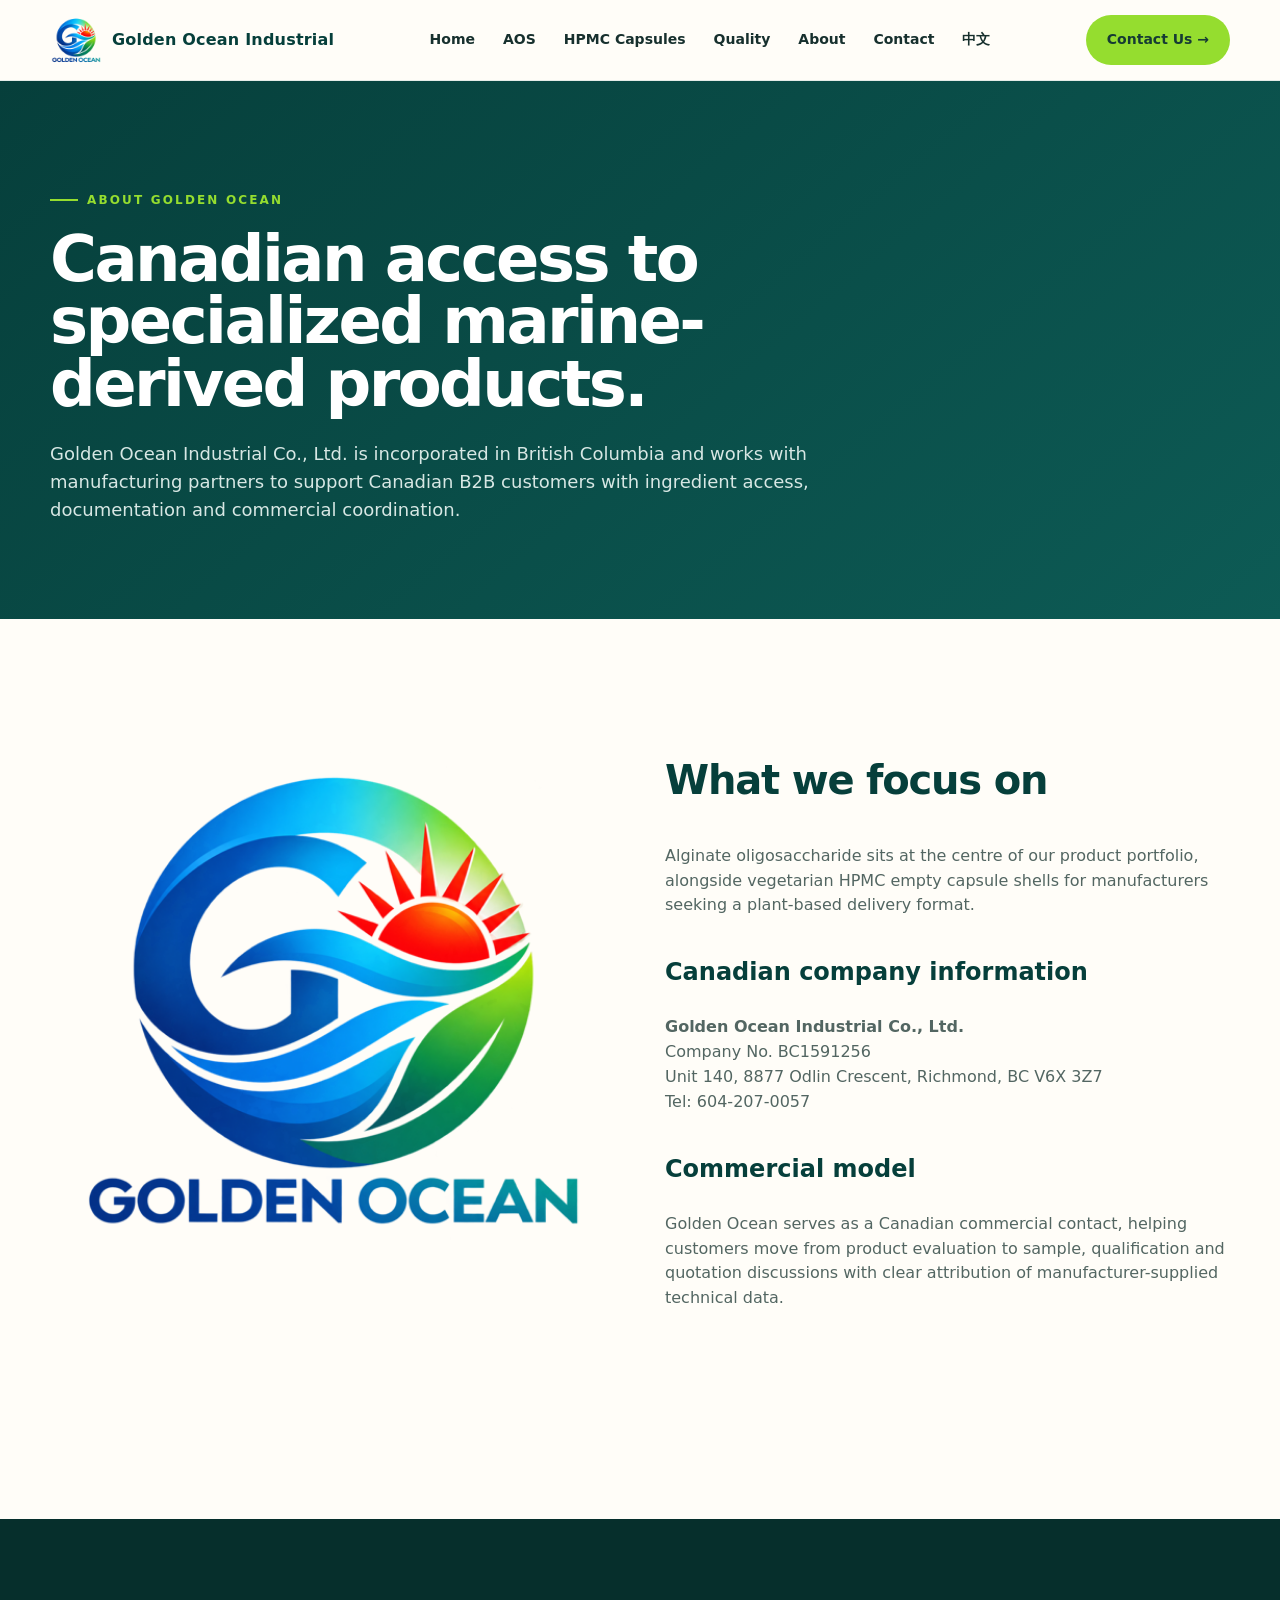
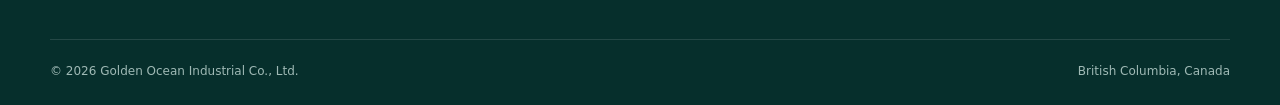
==== about.html @ 92e79ca3 "Add files via upload New site" ====
<!doctype html><html lang="en"><head><meta charset="utf-8"><meta name="viewport" content="width=device-width,initial-scale=1"><title>About Golden Ocean Industrial | British Columbia, Canada</title><meta name="description" content="About Golden Ocean Industrial Co., Ltd., a British Columbia company supplying marine-derived ingredients and capsule solutions."><link rel="stylesheet" href="styles.css"><link rel="icon" href="golden-ocean-logo.png"></head><body>
<nav class="nav"><div class="container"><a class="brand" href="index.html"><img src="golden-ocean-logo.png"><span>Golden Ocean Industrial</span></a><button class="menu-toggle">☰</button><div class="navlinks"><a href="index.html">Home</a><a href="alginate-oligosaccharide.html">AOS</a><a href="hpmc-capsules.html">HPMC Capsules</a><a href="quality.html">Quality</a><a href="about.html">About</a><a href="contact.html">Contact</a><a href="zh.html" lang="zh">中文</a></div><a class="btn primary" href="contact.html">Contact Us →</a></div></nav>
<header class="page-hero"><div class="container"><div class="eyebrow">About Golden Ocean</div><h1>Canadian access to specialized marine-derived products.</h1><p>Golden Ocean Industrial Co., Ltd. is incorporated in British Columbia and works with manufacturing partners to support Canadian B2B customers with ingredient access, documentation and commercial coordination.</p></div></header>
<main><section class="section"><div class="container two-col"><div class="story-visual"><img src="golden-ocean-logo.png" alt="Golden Ocean Industrial"></div><div class="prose"><h2>What we focus on</h2><p>Alginate oligosaccharide sits at the centre of our product portfolio, alongside vegetarian HPMC empty capsule shells for manufacturers seeking a plant-based delivery format.</p><h3>Canadian company information</h3><p><strong>Golden Ocean Industrial Co., Ltd.</strong><br>Company No. BC1591256<br>Unit 140, 8877 Odlin Crescent, Richmond, BC V6X 3Z7<br>Tel: 604-207-0057</p><h3>Commercial model</h3><p>Golden Ocean serves as a Canadian commercial contact, helping customers move from product evaluation to sample, qualification and quotation discussions with clear attribution of manufacturer-supplied technical data.</p></div></div></section></main>
<footer class="footer"><div class="container"><div class="footline"><span>© 2026 Golden Ocean Industrial Co., Ltd.</span><span>British Columbia, Canada</span></div></div></footer><script src="main.js"></script></body></html>
---- styles.css ----
:root {
  --ink: #063f3b;
  --ink-2: #0a5852;
  --lime: #95dd2f;
  --lime-2: #d9ffb7;
  --cream: #f6f5ed;
  --paper: #fffdf8;
  --muted: #5f6f6c;
  --line: #dbe6e2;
  --blue: #1378c8;
  --shadow: 0 18px 50px rgba(6, 63, 59, .12);
  --radius: 26px;
}

* {
  box-sizing: border-box
}

html {
  scroll-behavior: smooth
}

body {
  margin: 0;
  font-family: Inter, ui-sans-serif, system-ui, -apple-system, BlinkMacSystemFont, "Segoe UI", Arial, sans-serif;
  background: var(--paper);
  color: #17302e;
  line-height: 1.55
}

a {
  color: inherit;
  text-decoration: none
}

img {
  max-width: 100%;
  display: block
}

.container {
  width: min(1180px, calc(100% - 40px));
  margin: auto
}

.topbar {
  background: var(--lime);
  font-size: 13px;
  color: #143f39
}

.topbar .container {
  display: flex;
  justify-content: space-between;
  gap: 18px;
  padding: 8px 0;
  align-items: center
}

.topbar .right {
  display: flex;
  gap: 18px;
  align-items: center
}

.nav {
  position: sticky;
  top: 0;
  z-index: 30;
  background: rgba(255, 253, 248, .92);
  backdrop-filter: blur(16px);
  border-bottom: 1px solid rgba(219, 230, 226, .7)
}

.nav .container {
  height: 80px;
  display: flex;
  align-items: center;
  justify-content: space-between;
  gap: 24px
}

.brand {
  display: flex;
  align-items: center;
  gap: 10px;
  font-weight: 800;
  color: var(--ink);
  letter-spacing: .2px
}

.brand img {
  width: 52px;
  height: 52px;
  object-fit: contain
}

.navlinks {
  display: flex;
  align-items: center;
  gap: 28px;
  font-size: 14px;
  font-weight: 650
}

.navlinks a:hover {
  color: var(--ink-2)
}

.navlinks .drop {
  position: relative
}

.navlinks .dropmenu {
  position: absolute;
  top: 26px;
  left: -20px;
  width: 290px;
  background: white;
  border: 1px solid var(--line);
  border-radius: 18px;
  padding: 10px;
  box-shadow: var(--shadow);
  display: none
}

.navlinks .drop:hover .dropmenu {
  display: block
}

.dropmenu a {
  display: block;
  padding: 12px 14px;
  border-radius: 12px
}

.dropmenu a:hover {
  background: #f2f8f4
}

.btn {
  display: inline-flex;
  align-items: center;
  justify-content: center;
  gap: 9px;
  border-radius: 999px;
  padding: 13px 20px;
  font-weight: 800;
  font-size: 14px;
  border: 1px solid transparent;
  transition: .2s
}

.btn.primary {
  background: var(--lime);
  color: #163b34
}

.btn.primary:hover {
  transform: translateY(-2px);
  box-shadow: 0 10px 28px rgba(166, 239, 101, .35)
}

.btn.dark {
  background: var(--ink);
  color: white
}

.btn.outline {
  border-color: #b8cdc8;
  background: rgba(255, 255, 255, .7);
  color: var(--ink)
}

.hero {
  position: relative;
  background: var(--ink);
  color: white;
  overflow: hidden
}

.hero .container.hero-container {
  width: min(1440px, calc(100% - 80px));
  max-width: none;
  min-height: 680px;
  display: grid;
  grid-template-columns: 44% 56%;
  gap: 0;
  align-items: stretch;
  position: relative
}

.eyebrow {
  font-size: 12px;
  letter-spacing: .18em;
  text-transform: uppercase;
  font-weight: 850;
  color: var(--lime);
  display: flex;
  align-items: center;
  gap: 9px
}

.eyebrow:before {
  content: "";
  width: 28px;
  height: 2px;
  background: currentColor
}

h1 {
  font-size: clamp(46px, 6vw, 78px);
  line-height: .98;
  margin: 18px 0 24px;
  letter-spacing: -.04em
}

.hero-content {
  position: relative;
  z-index: 3;
  display: flex;
  flex-direction: column;
  justify-content: center;
  padding: 70px 55px 70px 0
}

.hero .eyebrow {
  margin-bottom: 24px
}

.hero h1 {
  margin: 0 0 28px;
  font-size: clamp(58px, 5vw, 88px);
  font-weight: 850;
  line-height: .94;
  letter-spacing: -.045em;
  color: white
}

.hero h1 span {
  color: var(--lime)
}

.lead {
  font-size: 18px;
  color: #d7e7e4;
  max-width: 680px
}

.hero .lead {
  max-width: 620px;
  line-height: 1.6;
  color: rgba(255, 255, 255, .86)
}

.actions {
  display: flex;
  gap: 12px;
  flex-wrap: wrap;
  margin-top: 30px
}

.hero .actions {
  gap: 14px
}

.hero-image {
    position: relative;
    min-height: 10px;
    overflow: hidden;

    /* Extend image to right edge of screen */
    margin-right: calc(50% - 50vw);
}


.hero-image img {
    position: absolute;
    inset: 0;

    width: 100%;
    height: 100%;

    max-width: none;

    object-fit: cover;
    object-position: 52% center;

    display: block;
}


.hero-image::after {
    content: "";

    position: absolute;
    inset: 0;

    z-index: 2;
    pointer-events: none;

    background: linear-gradient(
        90deg,
        var(--ink) 0%,
        rgba(6, 63, 59, .88) 7%,
        rgba(6, 63, 59, .50) 16%,
        rgba(6, 63, 59, .15) 30%,
        rgba(6, 63, 59, 0) 48%
    );
}

.section {
  padding: 96px 0
}

.section.alt {
  background: var(--cream)
}

.section-title {
  display: grid;
  grid-template-columns: .9fr 1.1fr;
  gap: 40px;
  align-items: end;
  margin-bottom: 40px
}

.section-title h2 {
  font-size: clamp(36px, 4vw, 56px);
  letter-spacing: -.035em;
  line-height: 1.04;
  margin: 8px 0 0;
  color: var(--ink)
}

.section-title p {
  margin: 0;
  color: var(--muted);
  font-size: 17px;
  max-width: 640px
}

.grid3 {
  display: grid;
  grid-template-columns: repeat(3, 1fr);
  gap: 18px
}

.card {
  border-radius: var(--radius);
  padding: 28px;
  background: white;
  border: 1px solid #e6eeeb;
  min-height: 285px;
  position: relative;
  overflow: hidden
}

.card.featured {
  background: var(--lime);
  border-color: transparent
}

.card.dark {
  background: var(--ink);
  color: white;
  border-color: transparent
}

.card .num {
  font-size: 13px;
  font-weight: 900;
  opacity: .55
}

.card h3 {
  font-size: 26px;
  line-height: 1.08;
  margin: 54px 0 12px;
  letter-spacing: -.025em
}

.card p {
  color: #5b6b67;
  margin: 0 0 22px
}

.card.dark p {
  color: #d3e1de
}

.card.featured p {
  color: #355047
}

.card-link {
  display: inline-flex;
  gap: 8px;
  align-items: center;
  font-size: 13px;
  font-weight: 850
}

.pill {
  display: inline-flex;
  padding: 7px 10px;
  border-radius: 999px;
  background: #0a585214;
  color: white;
  font-size: 11px;
  font-weight: 900;
  text-transform: uppercase;
  letter-spacing: .08em
}

.story {
  display: grid;
  grid-template-columns: 1fr 1fr;
  gap: 30px;
  align-items: stretch
}

.story-visual {
  min-height: 560px;
  border-radius: 34px;
  position: relative;
  overflow: hidden
}

/* .story-visual:before {
  content: "";
  position: absolute;
  inset: 12%;
  border-radius: 50%;
  background: radial-gradient(circle at 35% 35%, #b7ee6f 0 15%, #1aa8d8 37%, #0b615d 68%, #083d39 100%);
  filter: saturate(.85)
} */

.story-visual img {
  position: absolute;
  width: 100%;
  padding: 16px;
}

.story-copy {
  padding: 20px 0 20px 22px
}

.story-copy h2 {
  font-size: 52px;
  line-height: 1.05;
  letter-spacing: -.04em;
  color: var(--ink);
  margin: 12px 0 18px
}

.statrow {
  display: grid;
  grid-template-columns: repeat(2, 1fr);
  gap: 14px;
  margin-top: 30px
}

.stat {
  border: 1px solid var(--line);
  border-radius: 20px;
  padding: 18px;
  background: #fff
}

.stat strong {
  font-size: 28px;
  color: var(--ink);
  display: block
}

.stat span {
  font-size: 13px;
  color: var(--muted)
}

.feature-grid {
  display: grid;
  grid-template-columns: repeat(4, 1fr);
  gap: 14px
}

.feature {
  border: 1px solid var(--line);
  border-radius: 22px;
  padding: 22px;
  background: white
}

.icon {
  width: 44px;
  height: 44px;
  border-radius: 14px;
  background: var(--lime-2);
  display: grid;
  place-items: center;
  color: var(--ink);
  font-weight: 900;
  margin-bottom: 24px
}

.feature h4 {
  font-size: 18px;
  margin: 0 0 8px;
  color: var(--ink)
}

.feature p {
  font-size: 14px;
  color: var(--muted);
  margin: 0
}

.cta {
  background: linear-gradient(115deg, var(--ink), #0d5d56);
  color: white;
  border-radius: 34px;
  padding: 58px;
  display: flex;
  justify-content: space-between;
  align-items: center;
  gap: 30px;
  overflow: hidden;
  position: relative
}

.cta:after {
  content: "";
  position: absolute;
  width: 280px;
  height: 280px;
  border-radius: 50%;
  background: var(--lime);
  opacity: .18;
  right: -70px;
  top: -120px
}

.cta h2 {
  font-size: 44px;
  line-height: 1.05;
  margin: 0 0 12px;
  letter-spacing: -.03em
}

.cta p {
  color: #d8e8e5;
  margin: 0;
  max-width: 660px
}

.footer {
  background: #062f2c;
  color: #d7e7e4;
  padding: 70px 0 24px;
  margin-top: 96px
}

.footer-grid {
  display: grid;
  grid-template-columns: 1.4fr repeat(3, 1fr);
  gap: 36px
}

.footer h4 {
  color: white;
  margin-top: 0
}

.footer a {
  display: block;
  margin: 8px 0;
  color: #c6d8d5;
  font-size: 14px
}

.footer .small {
  font-size: 13px;
  color: #9fb9b5
}

.footline {
  border-top: 1px solid rgba(255, 255, 255, .12);
  margin-top: 50px;
  padding-top: 22px;
  font-size: 12px;
  color: #9fb9b5;
  display: flex;
  justify-content: space-between;
  gap: 20px
}

.page-hero {
  padding: 110px 0 78px;
  background: linear-gradient(140deg, var(--ink), #0d5b55);
  color: white
}

.page-hero h1 {
  font-size: 64px;
  max-width: 900px
}

.page-hero p {
  font-size: 18px;
  max-width: 760px;
  color: #d7e7e4
}

.breadcrumb {
  font-size: 13px;
  color: #b9d0cc;
  margin-bottom: 24px
}

.two-col {
  display: grid;
  grid-template-columns: 1fr 1fr;
  gap: 50px;
  align-items: start
}

.prose h2 {
  font-size: 40px;
  color: var(--ink);
  letter-spacing: -.03em
}

.prose h3 {
  font-size: 24px;
  color: var(--ink);
  margin-top: 36px
}

.prose p,
.prose li {
  color: #536662
}

.prose ul {
  padding-left: 20px
}

.spec-table {
  width: 100%;
  border-collapse: separate;
  border-spacing: 0;
  border: 1px solid var(--line);
  border-radius: 20px;
  overflow: hidden;
  background: white
}

.spec-table th,
.spec-table td {
  padding: 14px 16px;
  border-bottom: 1px solid var(--line);
  text-align: left
}

.spec-table th {
  background: #eef6f2;
  color: var(--ink);
  font-size: 13px
}

.spec-table tr:last-child td {
  border-bottom: 0
}

.notice {
  padding: 18px 20px;
  border-radius: 18px;
  background: #fff7db;
  border: 1px solid #ead9a3;
  color: #664f00;
  font-size: 14px
}

.downloads {
  display: grid;
  grid-template-columns: repeat(3, 1fr);
  gap: 16px
}

.download {
  border: 1px solid var(--line);
  border-radius: 18px;
  padding: 20px;
  background: white
}

.download strong {
  display: block;
  color: var(--ink);
  margin-bottom: 6px
}

.download span {
  font-size: 13px;
  color: var(--muted)
}

.formgrid {
  display: grid;
  grid-template-columns: 1fr 1fr;
  gap: 16px
}

.field {
  display: flex;
  flex-direction: column;
  gap: 7px
}

.field.full {
  grid-column: 1/-1
}

.field label {
  font-size: 13px;
  font-weight: 750;
  color: var(--ink)
}

input,
select,
textarea {
  width: 100%;
  padding: 13px 14px;
  border: 1px solid #cfe0dc;
  border-radius: 12px;
  font: inherit;
  background: white
}

textarea {
  min-height: 140px;
  resize: vertical
}

.menu-toggle {
  display: none;
  background: none;
  border: 0;
  font-size: 28px;
  color: var(--ink)
}

@media(max-width:900px) {
  .navlinks {
    display: none;
    position: absolute;
    top: 80px;
    left: 0;
    right: 0;
    background: white;
    padding: 20px;
    flex-direction: column;
    align-items: flex-start;
    border-bottom: 1px solid var(--line)
  }

  .navlinks.open {
    display: flex
  }

  .menu-toggle {
    display: block
  }

  .nav .btn.primary {
    display: none
  }

  .section-title,
  .story,
  .two-col {
    grid-template-columns: 1fr
  }

  .hero .container.hero-container {
    width: min(100% - 40px, 1180px);
    grid-template-columns: 1fr;
    min-height: auto;
    padding: 60px 0 0
  }

  .hero-content {
    padding: 20px 0 55px
  }

  .hero-image {
    min-height: 480px;
    margin-left: -20px;
    margin-right: -20px
  }

  .hero-image::after {
    background: linear-gradient(180deg,
      var(--ink) 0%,
      rgba(6, 63, 59, .35) 22%,
      rgba(6, 63, 59, 0) 48%)
  }

  .grid3,
  .feature-grid,
  .downloads {
    grid-template-columns: 1fr 1fr
  }

  .story-copy {
    padding-left: 0
  }

  .footer-grid {
    grid-template-columns: 1fr 1fr
  }

  .cta {
    padding: 38px;
    align-items: flex-start;
    flex-direction: column
  }

  .page-hero h1 {
    font-size: 48px
  }
}

@media(max-width:620px) {
  .container {
    width: min(100% - 24px, 1180px)
  }

  .topbar .right {
    display: none
  }

  .grid3,
  .feature-grid,
  .downloads,
  .formgrid,
  .statrow,
  .footer-grid {
    grid-template-columns: 1fr
  }

  .hero .container.hero-container {
    width: calc(100% - 24px)
  }

  .hero h1 {
    font-size: 52px
  }

  .hero .lead {
    font-size: 16px
  }

  .hero-image {
    min-height: 360px;
    margin-left: -12px;
    margin-right: -12px
  }

  .hero-image img {
    object-position: 58% center
  }

  .section {
    padding: 72px 0
  }

  .story-copy h2,
  .section-title h2 {
    font-size: 40px
  }

  .cta h2 {
    font-size: 36px
  }

  .footline {
    flex-direction: column
  }
}
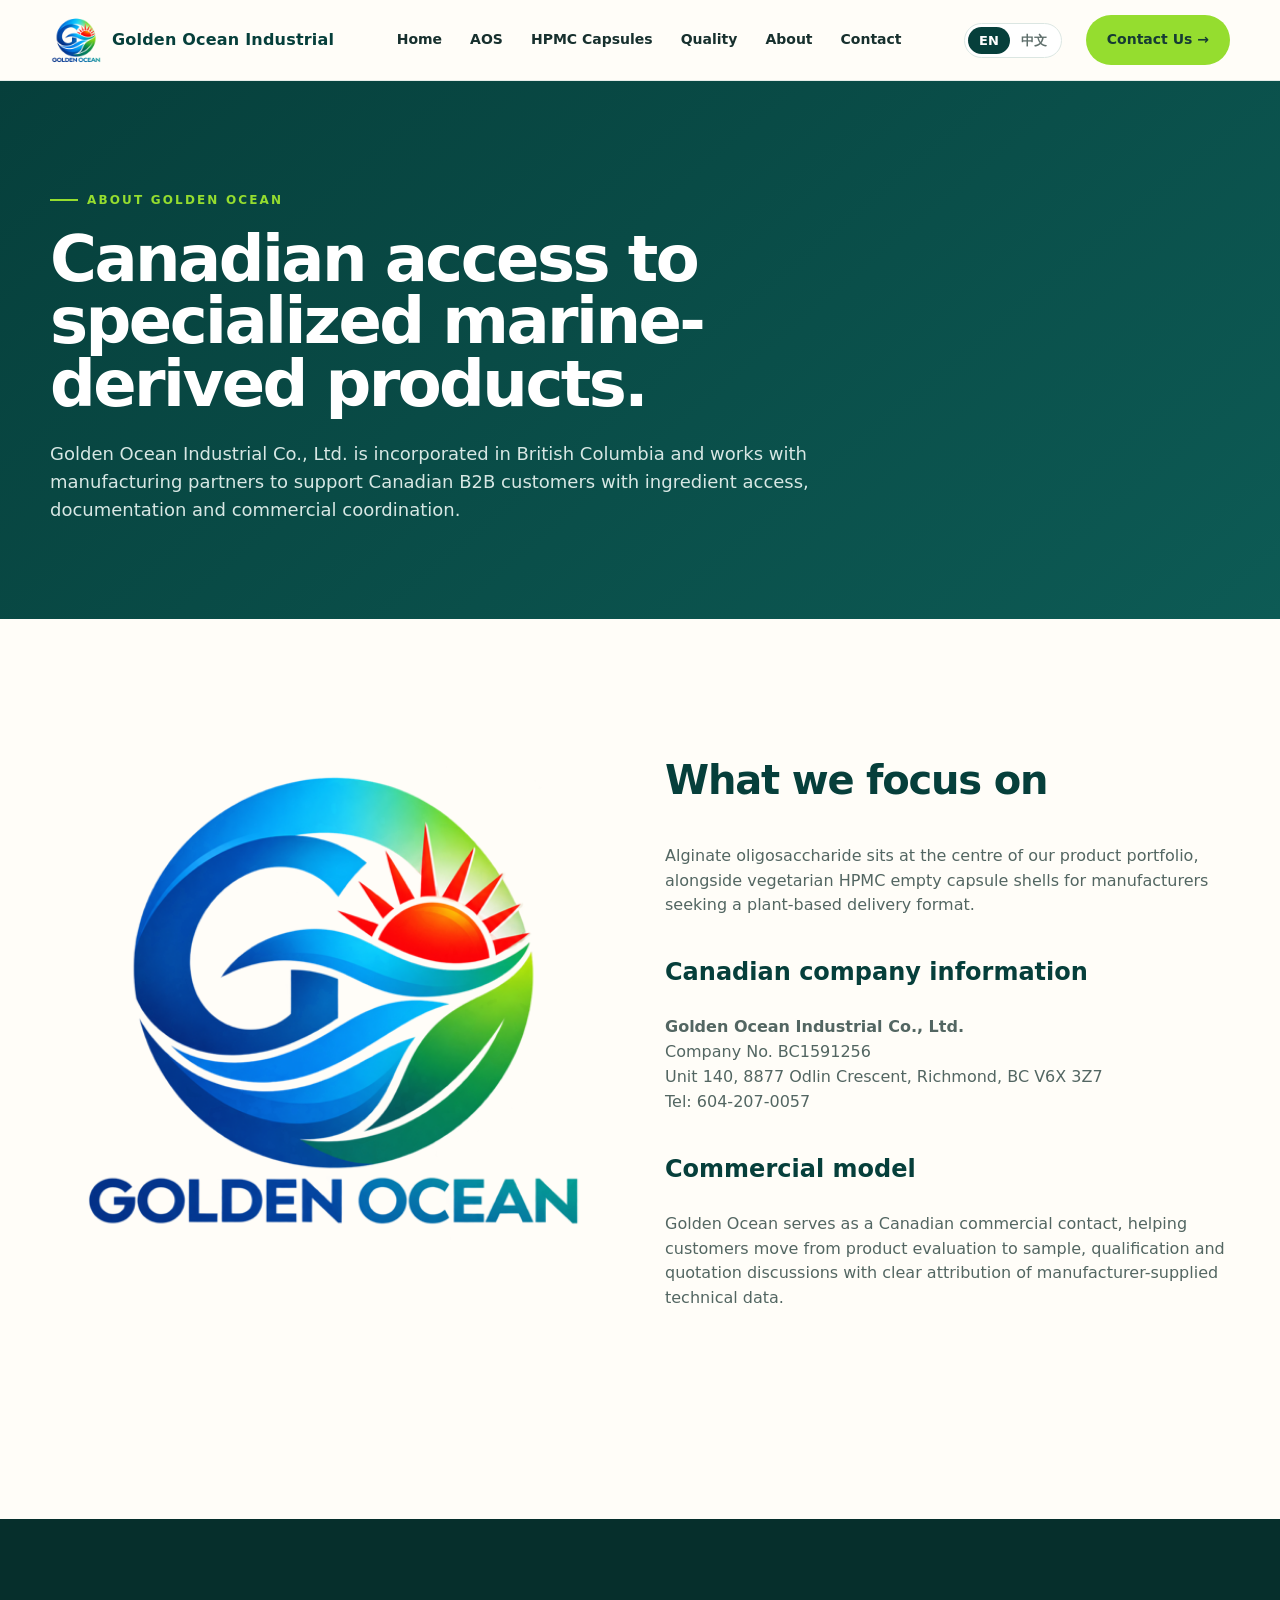
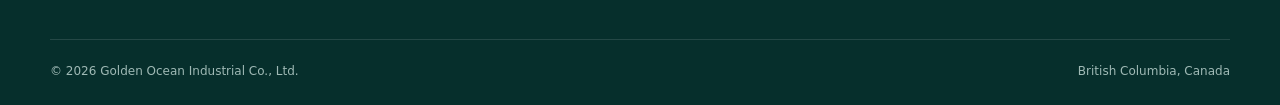
==== commit 07e47ab4: "Chinese toggle" ====
--- a/about.html
+++ b/about.html
@@ -1,5 +1,5 @@
-<!doctype html><html lang="en"><head><meta charset="utf-8"><meta name="viewport" content="width=device-width,initial-scale=1"><title>About Golden Ocean Industrial | British Columbia, Canada</title><meta name="description" content="About Golden Ocean Industrial Co., Ltd., a British Columbia company supplying marine-derived ingredients and capsule solutions."><link rel="stylesheet" href="styles.css"><link rel="icon" href="golden-ocean-logo.png"></head><body>
-<nav class="nav"><div class="container"><a class="brand" href="index.html"><img src="golden-ocean-logo.png"><span>Golden Ocean Industrial</span></a><button class="menu-toggle">☰</button><div class="navlinks"><a href="index.html">Home</a><a href="alginate-oligosaccharide.html">AOS</a><a href="hpmc-capsules.html">HPMC Capsules</a><a href="quality.html">Quality</a><a href="about.html">About</a><a href="contact.html">Contact</a><a href="zh.html" lang="zh">中文</a></div><a class="btn primary" href="contact.html">Contact Us →</a></div></nav>
+<!doctype html><html lang="en"><head><meta charset="utf-8"><meta name="viewport" content="width=device-width,initial-scale=1"><title>About Golden Ocean Industrial | British Columbia, Canada</title><meta name="description" content="About Golden Ocean Industrial Co., Ltd., a British Columbia company supplying marine-derived ingredients and capsule solutions."><link rel="stylesheet" href="styles.css"><link rel="icon" href="golden-ocean-logo.png"><link rel="alternate" hreflang="en" href="https://goldenoceanindustrial.com/about.html"><link rel="alternate" hreflang="zh-Hans" href="https://goldenoceanindustrial.com/zh-about.html"><link rel="alternate" hreflang="x-default" href="https://goldenoceanindustrial.com/about.html"></head><body>
+<nav class="nav"><div class="container"><a class="brand" href="index.html"><img src="golden-ocean-logo.png"><span>Golden Ocean Industrial</span></a><div class="lang-switch" aria-label="Language"><a href="about.html" lang="en" hreflang="en" class="active" aria-current="true">EN</a><a href="zh-about.html" lang="zh-Hans" hreflang="zh-Hans">中文</a></div><button class="menu-toggle">☰</button><div class="navlinks"><a href="index.html">Home</a><a href="alginate-oligosaccharide.html">AOS</a><a href="hpmc-capsules.html">HPMC Capsules</a><a href="quality.html">Quality</a><a href="about.html">About</a><a href="contact.html">Contact</a></div><a class="btn primary" href="contact.html">Contact Us →</a></div></nav>
 <header class="page-hero"><div class="container"><div class="eyebrow">About Golden Ocean</div><h1>Canadian access to specialized marine-derived products.</h1><p>Golden Ocean Industrial Co., Ltd. is incorporated in British Columbia and works with manufacturing partners to support Canadian B2B customers with ingredient access, documentation and commercial coordination.</p></div></header>
 <main><section class="section"><div class="container two-col"><div class="story-visual"><img src="golden-ocean-logo.png" alt="Golden Ocean Industrial"></div><div class="prose"><h2>What we focus on</h2><p>Alginate oligosaccharide sits at the centre of our product portfolio, alongside vegetarian HPMC empty capsule shells for manufacturers seeking a plant-based delivery format.</p><h3>Canadian company information</h3><p><strong>Golden Ocean Industrial Co., Ltd.</strong><br>Company No. BC1591256<br>Unit 140, 8877 Odlin Crescent, Richmond, BC V6X 3Z7<br>Tel: 604-207-0057</p><h3>Commercial model</h3><p>Golden Ocean serves as a Canadian commercial contact, helping customers move from product evaluation to sample, qualification and quotation discussions with clear attribution of manufacturer-supplied technical data.</p></div></div></section></main>
 <footer class="footer"><div class="container"><div class="footline"><span>© 2026 Golden Ocean Industrial Co., Ltd.</span><span>British Columbia, Canada</span></div></div></footer><script src="main.js"></script></body></html>
--- a/styles.css
+++ b/styles.css
@@ -890,3 +890,46 @@
     flex-direction: column
   }
 }
+
+/* ---- Language switch (EN / 中文) ---- */
+.nav .container > .brand { order: 1 }
+.navlinks { order: 2; margin: 0 auto }
+.lang-switch { order: 3 }
+.nav .container > .btn { order: 4 }
+.menu-toggle { order: 5 }
+
+.lang-switch {
+  display: flex;
+  flex: none;
+  padding: 3px;
+  border: 1px solid var(--line);
+  border-radius: 999px;
+  background: white;
+  font-size: 13px;
+  font-weight: 700;
+  line-height: 1
+}
+
+.lang-switch a {
+  padding: 7px 11px;
+  border-radius: 999px;
+  color: var(--muted)
+}
+
+.lang-switch a:hover { color: var(--ink) }
+.lang-switch a.active { background: var(--ink); color: white }
+
+:lang(zh) body,
+body:lang(zh) {
+  font-family: Inter, "PingFang SC", "Hiragino Sans GB", "Microsoft YaHei", "Noto Sans SC", "Noto Sans CJK SC", ui-sans-serif, system-ui, sans-serif
+}
+
+@media(max-width:900px) {
+  .nav .container { gap: 12px }
+  .nav .container > .brand { margin-right: auto }
+}
+
+@media(max-width:620px) {
+  .brand img { width: 40px; height: 40px }
+  .brand span { font-size: 15px; line-height: 1.15; max-width: 120px }
+}
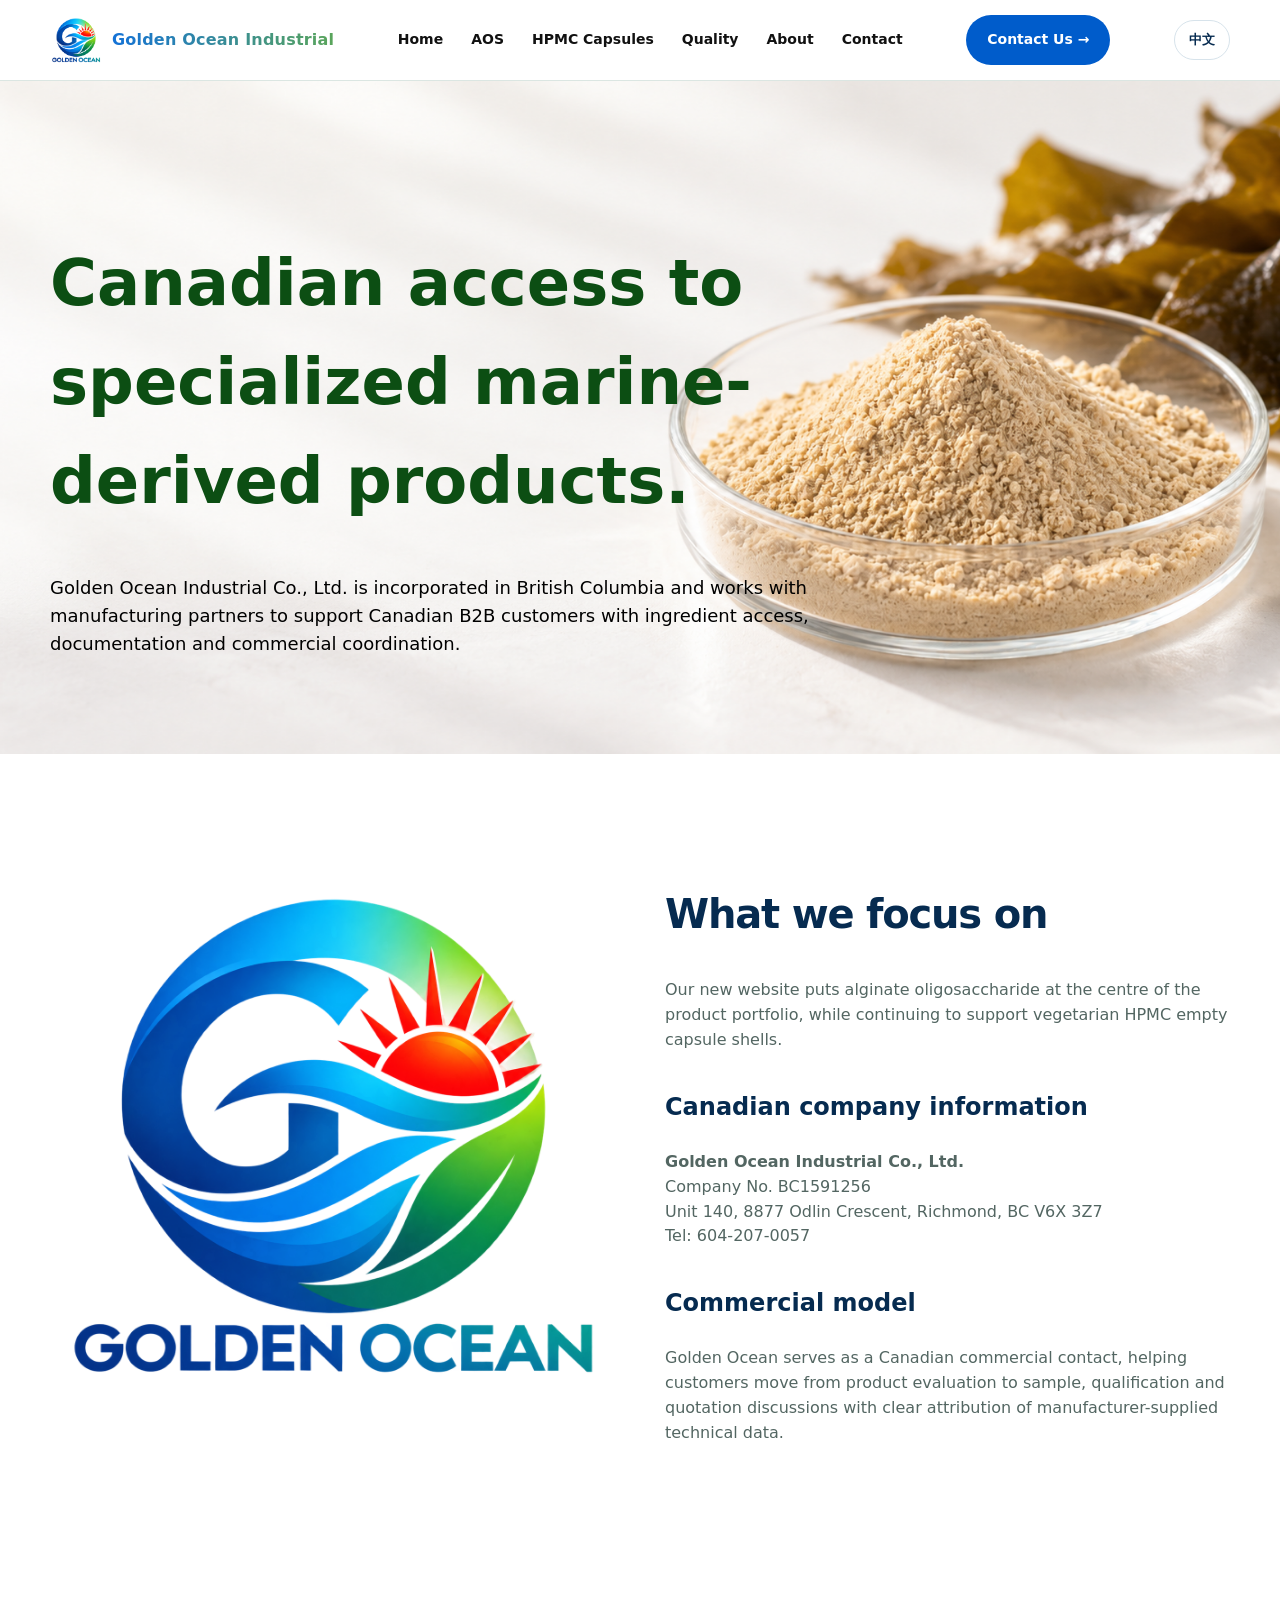
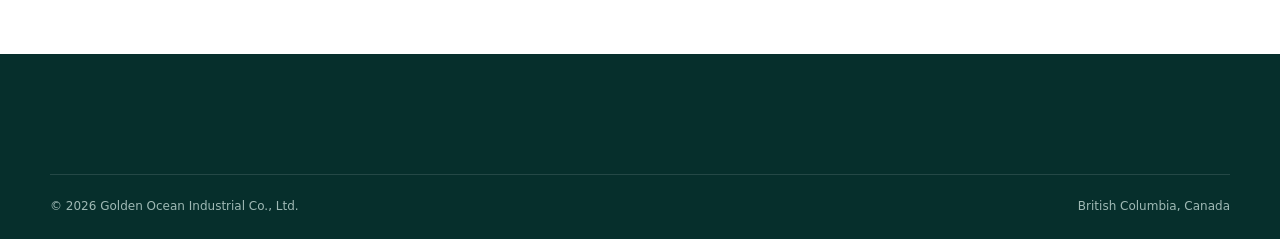
==== commit ef4bb77e: "z" ====
--- a/about.html
+++ b/about.html
@@ -1,5 +1,60 @@
-<!doctype html><html lang="en"><head><meta charset="utf-8"><meta name="viewport" content="width=device-width,initial-scale=1"><title>About Golden Ocean Industrial | British Columbia, Canada</title><meta name="description" content="About Golden Ocean Industrial Co., Ltd., a British Columbia company supplying marine-derived ingredients and capsule solutions."><link rel="stylesheet" href="styles.css"><link rel="icon" href="golden-ocean-logo.png"><link rel="alternate" hreflang="en" href="https://goldenoceanindustrial.com/about.html"><link rel="alternate" hreflang="zh-Hans" href="https://goldenoceanindustrial.com/zh-about.html"><link rel="alternate" hreflang="x-default" href="https://goldenoceanindustrial.com/about.html"></head><body>
-<nav class="nav"><div class="container"><a class="brand" href="index.html"><img src="golden-ocean-logo.png"><span>Golden Ocean Industrial</span></a><div class="lang-switch" aria-label="Language"><a href="about.html" lang="en" hreflang="en" class="active" aria-current="true">EN</a><a href="zh-about.html" lang="zh-Hans" hreflang="zh-Hans">中文</a></div><button class="menu-toggle">☰</button><div class="navlinks"><a href="index.html">Home</a><a href="alginate-oligosaccharide.html">AOS</a><a href="hpmc-capsules.html">HPMC Capsules</a><a href="quality.html">Quality</a><a href="about.html">About</a><a href="contact.html">Contact</a></div><a class="btn primary" href="contact.html">Contact Us →</a></div></nav>
-<header class="page-hero"><div class="container"><div class="eyebrow">About Golden Ocean</div><h1>Canadian access to specialized marine-derived products.</h1><p>Golden Ocean Industrial Co., Ltd. is incorporated in British Columbia and works with manufacturing partners to support Canadian B2B customers with ingredient access, documentation and commercial coordination.</p></div></header>
-<main><section class="section"><div class="container two-col"><div class="story-visual"><img src="golden-ocean-logo.png" alt="Golden Ocean Industrial"></div><div class="prose"><h2>What we focus on</h2><p>Alginate oligosaccharide sits at the centre of our product portfolio, alongside vegetarian HPMC empty capsule shells for manufacturers seeking a plant-based delivery format.</p><h3>Canadian company information</h3><p><strong>Golden Ocean Industrial Co., Ltd.</strong><br>Company No. BC1591256<br>Unit 140, 8877 Odlin Crescent, Richmond, BC V6X 3Z7<br>Tel: 604-207-0057</p><h3>Commercial model</h3><p>Golden Ocean serves as a Canadian commercial contact, helping customers move from product evaluation to sample, qualification and quotation discussions with clear attribution of manufacturer-supplied technical data.</p></div></div></section></main>
-<footer class="footer"><div class="container"><div class="footline"><span>© 2026 Golden Ocean Industrial Co., Ltd.</span><span>British Columbia, Canada</span></div></div></footer><script src="main.js"></script></body></html>
+<!doctype html>
+<html lang="en">
+
+<head>
+    <meta charset="utf-8">
+    <meta name="viewport" content="width=device-width,initial-scale=1">
+    <title>About Golden Ocean Industrial | British Columbia, Canada</title>
+    <meta name="description"
+        content="About Golden Ocean Industrial Co., Ltd., a British Columbia company supplying marine-derived ingredients and capsule solutions.">
+    <link rel="stylesheet" href="assets/css/styles.css">
+</head>
+
+<body>
+    <nav class="nav">
+        <div class="container"><a class="brand" href="index.html"><img
+                    src="assets/img/golden-ocean-logo.png"><span>Golden Ocean Industrial</span></a><button
+                class="menu-toggle">☰</button>
+            <div class="navlinks"><a href="index.html">Home</a><a
+                    href="products/alginate-oligosaccharide.html">AOS</a><a href="products/hpmc-capsules.html">HPMC
+                    Capsules</a><a href="quality.html">Quality</a><a href="about.html">About</a><a
+                    href="contact.html">Contact</a></div><a class="btn primary" href="contact.html">Contact Us →</a>
+        </div>
+    </nav>
+    <header class="page-hero about">
+        <div class="container">
+            <h1>Canadian access to specialized marine-derived products.</h1>
+            <p>Golden Ocean Industrial Co., Ltd. is incorporated in British Columbia and works with manufacturing
+                partners to support Canadian B2B customers with ingredient access, documentation and commercial
+                coordination.</p>
+        </div>
+    </header>
+    <main>
+        <section class="section">
+            <div class="container two-col">
+                <div class="story-visual"><img src="assets/img/golden-ocean-logo.png"></div>
+                <div class="prose">
+                    <h2>What we focus on</h2>
+                    <p>Our new website puts alginate oligosaccharide at the centre of the product portfolio, while
+                        continuing to support vegetarian HPMC empty capsule shells.</p>
+                    <h3>Canadian company information</h3>
+                    <p><strong>Golden Ocean Industrial Co., Ltd.</strong><br>Company No. BC1591256<br>Unit 140, 8877
+                        Odlin Crescent, Richmond, BC V6X 3Z7<br>Tel: 604-207-0057</p>
+                    <h3>Commercial model</h3>
+                    <p>Golden Ocean serves as a Canadian commercial contact, helping customers move from product
+                        evaluation to sample, qualification and quotation discussions with clear attribution of
+                        manufacturer-supplied technical data.</p>
+                </div>
+            </div>
+        </section>
+    </main>
+    <footer class="footer">
+        <div class="container">
+            <div class="footline"><span>© 2026 Golden Ocean Industrial Co., Ltd.</span><span>British Columbia,
+                    Canada</span></div>
+        </div>
+    </footer>
+    <script src="assets/js/main.js"></script>
+</body>
+
+</html>
--- a/assets/css/styles.css
+++ b/assets/css/styles.css
@@ -0,0 +1,1018 @@
+:root {
+  /* 深海蓝主色 */
+  --ink: #062B50;
+  --ink-2: #0B4778;
+
+  /* 科技青蓝 */
+  --lime: #ffffff;
+
+  /* 胶囊 / 暖白色 */
+  --cream: #ffffff;
+
+  /* 页面背景 */
+  --paper: #ffffff;
+
+  /* 次级文字 */
+  --muted: #6E7E8D;
+
+  /* 边框 */
+  --line: #D7E3EB;
+
+  /* 蓝色柔光阴影 */
+  --shadow: 0 18px 50px rgba(6, 43, 80, 0.16);
+
+  --radius: 26px;
+  --font-weight-semibold: 600;
+  --font-weight-bold: 700;
+  --font-weight-extrabold: 800;
+}
+
+* {
+  box-sizing: border-box
+
+}
+
+html {
+  scroll-behavior: smooth
+}
+
+body {
+  margin: 0;
+  font-family: Inter, ui-sans-serif, system-ui, -apple-system, BlinkMacSystemFont, "Segoe UI", Arial, sans-serif;
+  background: var(--paper);
+  color: #17302e;
+  line-height: 1.55
+}
+
+
+
+img {
+  max-width: 100%;
+  display: block
+}
+
+.container {
+  width: min(1180px, calc(100% - 40px));
+  margin: auto
+}
+
+.topbar {
+  background: var(--lime);
+  font-size: 13px;
+  color: #143f39
+}
+
+.topbar .container {
+  display: flex;
+  justify-content: space-between;
+  gap: 18px;
+  padding: 8px 0;
+  align-items: center
+}
+
+.topbar .right {
+  display: flex;
+  gap: 18px;
+  align-items: center
+}
+
+.nav {
+  position: sticky;
+  top: 0;
+  z-index: 30;
+  background: rgb(255, 255, 255);
+  backdrop-filter: blur(16px);
+  border-bottom: 1px solid rgb(219, 230, 226)
+}
+
+.nav .container {
+
+  height: 80px;
+  display: flex;
+  align-items: center;
+  justify-content: space-between;
+  gap: 24px
+}
+
+.brand {
+  display: flex;
+  align-items: center;
+  gap: 10px;
+  font-weight: var(--font-weight-extrabold);
+  letter-spacing: .2px;
+  text-decoration: none;
+
+  background: linear-gradient(90deg, #0064FA 0%, #5AA55A 100%);
+  -webkit-background-clip: text;
+  -webkit-text-fill-color: transparent;
+  background-clip: text;
+  color: transparent;
+}
+
+.brand img {
+  width: 52px;
+  height: 52px;
+  object-fit: contain;
+}
+
+.brand-text {
+  background: linear-gradient(
+    90deg,
+    #0064FA 0%,
+    #5AA55A 100%
+  );
+
+  -webkit-background-clip: text;
+  -webkit-text-fill-color: transparent;
+
+  background-clip: text;
+  color: transparent;
+}
+
+.navlinks {
+  display: flex;
+  align-items: center;
+  gap: 28px;
+  font-size: 14px;
+  font-weight: var(--font-weight-semibold);
+}
+
+.navlinks a,
+.navlinks a:link,
+.navlinks a:visited {
+  color: #111;
+  text-decoration: none;
+}
+
+.navlinks a:hover {
+  color: var(--ink-2)
+}
+
+.language-toggle {
+  flex: 0 0 auto;
+  border: 1px solid var(--line);
+  border-radius: 999px;
+  padding: 9px 14px;
+  background: white;
+  color: var(--ink);
+  font: inherit;
+  font-size: 13px;
+  font-weight: var(--font-weight-semibold);
+  cursor: pointer;
+}
+
+.language-toggle:hover {
+  border-color: var(--ink-2);
+  color: var(--ink-2)
+}
+
+.navlinks .drop {
+  position: relative
+}
+
+.navlinks .dropmenu {
+  position: absolute;
+  top: 26px;
+  left: -20px;
+  width: 290px;
+  background: white;
+  border: 1px solid var(--line);
+  border-radius: 18px;
+  padding: 10px;
+  box-shadow: var(--shadow);
+  display: none
+}
+
+.navlinks .drop:hover .dropmenu {
+  display: block
+}
+
+.dropmenu a {
+  display: block;
+  padding: 12px 14px;
+  border-radius: 12px
+}
+
+.dropmenu a:hover {
+  background: #f2f8f4
+}
+
+.actions {
+  display: flex;
+  gap: 60px;
+}
+
+.btn {
+  display: inline-flex;
+  align-items: center;
+  justify-content: center;
+  gap: 50px;
+  border-radius: 999px;
+  padding: 13px 20px;
+  font-weight: var(--font-weight-extrabold);
+  font-size: 14px;
+  border: 1px solid transparent;
+  transition: .2s
+}
+
+.btn.primary {
+  background: #005CCB;
+  color: #fff;
+  text-decoration: none;
+}
+
+.btn.primary:hover {
+  transform: translateY(-2px);
+}
+
+.btn.dark {
+  text-decoration: none;
+  margin-top: 20px;
+  background: var(--ink);
+  color: white
+}
+
+.btn.outline {
+  background: #fff;
+  color: #086646;
+  border: 1.5px solid #3A8C6F;
+  text-decoration: none;
+}
+
+
+/* =========================
+   HERO
+========================= */
+
+.hero {
+  position: relative;
+  min-height: 680px;
+
+  /* 把这里换成你的 hero 图片路径 */
+  background-image:
+   
+    url("../img/heroPage.png");
+
+  background-size: cover;
+  background-position: center;
+  background-repeat: no-repeat;
+
+  overflow: hidden;
+}
+
+/* 原来左右分栏，现在取消 */
+/* 文字整体居中 */
+.hero-content {
+  position: relative;
+  z-index: 2;
+
+  max-width: 850px;
+  margin: 0 auto;
+  padding: 200px 20px;
+
+  display: flex;
+  flex-direction: column;
+  align-items: center;
+
+  text-align: center;
+}
+
+
+
+
+
+/* 主标题 */
+.hero h1 {
+  font-size: clamp(52px, 6vw, 82px);
+  line-height: 0.98;
+
+  margin: 0 0 28px;
+
+  /* letter-spacing: -0.04em;
+  background: linear-gradient(
+    90deg,
+    #0064FA 0%,
+    #5AA55A 100%
+  );
+  -webkit-background-clip: text;
+  -webkit-text-fill-color: transparent;
+  background-clip: text;
+  color: transparent; */
+}
+.title-blue {
+  color: #073763;
+}
+
+.title-green {
+  color: #087A55;
+}
+
+/* 介绍文字 */
+.lead {
+  max-width: 720px;
+
+  font-size: 18px;
+  line-height: 1.65;
+
+  margin: 0 auto 32px;
+
+  color: #001b45;
+}
+
+.lead1 {
+  max-width: 720px;
+
+  font-size: 25px;
+  line-height: 1.65;
+  text-wrap: wrap;
+
+  margin: 0 auto 32px;
+  font-weight: 600;
+  color: #015610;
+
+}
+
+.section {
+  padding: 96px 0
+}
+
+.section.alt {
+  background: var(--cream)
+}
+
+.section-title {
+  display: grid;
+  grid-template-columns: .9fr 1.1fr;
+  gap: 30px;
+  align-items: center;
+
+  padding: 36px 42px;
+
+  background: rgba(255, 255, 255, 0.659);
+
+  border-radius: 22px;
+
+  backdrop-filter: blur(8px);
+  -webkit-backdrop-filter: blur(8px);
+
+  margin-top: -200px;
+  margin-bottom: 70px;
+
+  position: relative;
+  z-index: 5;
+}
+
+.section-title h2 {
+  font-size: clamp(26px, 4vw, 46px);
+  letter-spacing: -.035em;
+  line-height: 1.04;
+  margin: 8px 0 0;
+  color: var(--ink)
+}
+
+.section-title p {
+  margin: 0;
+  color: var(--muted);
+  font-size: 17px;
+  max-width: 640px
+}
+
+.grid3 {
+  display: grid;
+  grid-template-columns: repeat(3, minmax(0, 1fr));
+  gap: 18px
+}
+
+.card {
+
+  padding: 28px;
+  background: white;
+ 
+  min-height: 285px;
+  position: relative;
+  overflow: hidden
+}
+
+.card.featured {
+  background: var(--lime);
+  border-color: transparent
+}
+
+.card.dark {
+  border-radius: var(--radius);
+  border: 1px solid #e6eeeb;
+  border-color: transparent
+}
+
+.card h3 {
+  font-size: 26px;
+  line-height: 1.08;
+  margin: 54px 0 12px;
+  letter-spacing: -.025em
+}
+
+.card  p{
+  color: #5b6b67;
+  margin: 0 0 22px
+}
+
+
+.card.featured p {
+  color: #355047
+}
+
+.card-link {
+  display: inline-flex;
+  gap: 8px;
+  align-items: center;
+  font-size: 20px;
+  font-weight: var(--font-weight-extrabold);
+  text-decoration: none;
+  color: #086646;
+}
+
+.story {
+  display: grid;
+  grid-template-columns: repeat(2, minmax(0, 1fr));
+  gap: 30px;
+  align-items: stretch
+}
+
+.story-visual {
+  min-height: 560px;
+ 
+  position: relative;
+  overflow: hidden;
+
+  display: flex;
+  align-items: center;
+  justify-content: center;
+}
+
+.story-visual img {
+  width: 100%;
+  height: 100%;
+  object-fit: cover;
+}
+
+.story-copy {
+  padding: 20px 0 20px 22px
+}
+
+.story-copy h2 {
+  font-size: 52px;
+  line-height: 1.05;
+  letter-spacing: -.04em;
+  color: var(--ink);
+  margin: 12px 0 18px
+}
+
+.statrow {
+  display: grid;
+  grid-template-columns: repeat(2, 1fr);
+  gap: 14px;
+  margin-top: 30px
+}
+
+.stat {
+  border: 1px solid var(--line);
+  border-radius: 20px;
+  padding: 18px;
+  background: #fff
+}
+
+.stat strong {
+  font-size: 28px;
+  color: var(--ink);
+  display: block
+}
+
+.stat span {
+  font-size: 13px;
+  color: var(--muted)
+}
+
+.feature-grid {
+  display: grid;
+  grid-template-columns: repeat(4, minmax(0, 1fr));
+  gap: 14px
+}
+
+.feature {
+  border: 1px solid var(--line);
+  border-radius: 22px;
+  padding: 22px;
+  background: white
+}
+
+.feature h4 {
+  font-size: 18px;
+  margin: 0 0 8px;
+  color: var(--ink)
+}
+
+.feature p {
+  font-size: 14px;
+  color: var(--muted);
+  margin: 0
+}
+
+.cta {
+  background: linear-gradient(115deg, var(--ink), #0d5d56);
+  color: white;
+  border-radius: 34px;
+  padding: 58px;
+  display: flex;
+  justify-content: space-between;
+  align-items: center;
+  gap: 30px;
+  overflow: hidden;
+  position: relative
+}
+
+.cta:after {
+  content: "";
+  position: absolute;
+  width: 280px;
+  height: 280px;
+  border-radius: 50%;
+  background: var(--lime);
+  opacity: .18;
+  right: -70px;
+  top: -120px
+}
+
+.cta h2 {
+  font-size: 44px;
+  line-height: 1.05;
+  margin: 0 0 12px;
+  letter-spacing: -.03em
+}
+
+.cta p {
+  color: #d8e8e5;
+  margin: 0;
+  max-width: 660px
+}
+
+.footer {
+  background: #062f2c;
+  color: #d7e7e4;
+  padding: 70px 0 24px;
+  margin-top: 96px
+}
+
+.footer-grid {
+  display: grid;
+  grid-template-columns: minmax(0, 1.4fr) repeat(3, minmax(0, 1fr));
+  gap: 36px
+}
+
+.footer h4 {
+  color: white;
+  margin-top: 0
+}
+
+.footer a {
+  display: block;
+  margin: 8px 0;
+  color: #c6d8d5;
+  font-size: 14px
+}
+
+.footer .small {
+  font-size: 13px;
+  color: #9fb9b5
+}
+
+.footline {
+  border-top: 1px solid rgba(255, 255, 255, .12);
+  margin-top: 50px;
+  padding-top: 22px;
+  font-size: 12px;
+  color: #9fb9b5;
+  display: flex;
+  justify-content: space-between;
+  gap: 20px
+}
+
+
+.page-hero {
+    padding: 110px 0 78px;
+    background-image: url("../img/AOS-HERO.png");
+    background-size: cover;
+    background-position: center;
+    background-repeat: no-repeat;
+}
+
+/* HPMC Capsules Hero Background */
+/* HPMC Capsules Hero Background */
+.page-hero.hpmc-hero {
+    background-image: url("../img/胶囊-HERO.png") !important;
+    background-size: cover;
+    background-position: center;
+    background-repeat: no-repeat;
+}
+.page-hero.quality-hero {
+    background-image: url("../img/heroPage.png") !important;
+    background-size: cover;
+    background-position: center;
+    background-repeat: no-repeat;
+}
+.page-hero h1 {
+  font-size: 64px;
+  max-width: 900px;
+  color: #0c4e13;
+}
+
+.page-hero p {
+  font-size: 18px;
+  max-width: 760px;
+  color: #000000
+}
+
+.breadcrumb {
+  font-size: 13px;
+  color: #000000;
+  margin-bottom: 24px
+}
+
+.two-col {
+  display: grid;
+  grid-template-columns: repeat(2, minmax(0, 1fr));
+  gap: 50px;
+  align-items: start
+}
+
+.prose h2 {
+  font-size: 40px;
+  color: var(--ink);
+  letter-spacing: -.03em
+}
+
+.prose h3 {
+  font-size: 24px;
+  color: var(--ink);
+  margin-top: 36px
+}
+
+.prose p,
+.prose li {
+  color: #536662
+}
+
+.prose ul {
+  padding-left: 20px
+}
+
+.spec-table {
+  width: 100%;
+  border-collapse: separate;
+  border-spacing: 0;
+  border: 1px solid var(--line);
+  border-radius: 20px;
+  overflow: hidden;
+  background: white
+}
+
+.spec-table th,
+.spec-table td {
+  padding: 14px 16px;
+  border-bottom: 1px solid var(--line);
+  text-align: left
+}
+
+.spec-table th {
+  background: #eef6f2;
+  color: var(--ink);
+  font-size: 13px
+}
+
+.spec-table tr:last-child td {
+  border-bottom: 0
+}
+
+.notice {
+  padding: 18px 20px;
+  border-radius: 18px;
+  background: #fff7db;
+  border: 1px solid #ead9a3;
+  color: #664f00;
+  font-size: 14px
+}
+
+.downloads {
+  display: grid;
+  grid-template-columns: repeat(3, minmax(0, 1fr));
+  gap: 16px
+}
+
+.download {
+  border: 1px solid var(--line);
+  border-radius: 18px;
+  padding: 20px;
+  background: white
+}
+
+.download strong {
+  display: block;
+  color: var(--ink);
+  margin-bottom: 6px
+}
+
+.download span {
+  font-size: 13px;
+  color: var(--muted)
+}
+
+.formgrid {
+  display: grid;
+  grid-template-columns: repeat(2, minmax(0, 1fr));
+  gap: 16px
+}
+
+.field {
+  display: flex;
+  flex-direction: column;
+  gap: 7px
+}
+
+.field.full {
+  grid-column: 1/-1
+}
+
+.field label {
+  font-size: 13px;
+  font-weight: var(--font-weight-bold);
+  color: var(--ink)
+}
+
+input,
+select,
+textarea {
+  width: 100%;
+  padding: 13px 14px;
+  border: 1px solid #cfe0dc;
+  border-radius: 12px;
+  font: inherit;
+  background: white
+}
+
+textarea {
+  min-height: 140px;
+  resize: vertical
+}
+
+.menu-toggle {
+  display: none;
+  background: none;
+  border: 0;
+  font-size: 28px;
+  color: var(--ink)
+}
+
+@media(max-width:1024px) {
+  .nav .container {
+    gap: 16px
+  }
+
+  .language-toggle {
+    margin-left: auto
+  }
+
+  .navlinks {
+    display: none;
+    position: absolute;
+    top: 80px;
+    left: 0;
+    right: 0;
+    background: white;
+    padding: 20px;
+    flex-direction: column;
+    align-items: flex-start;
+    border-bottom: 1px solid var(--line);
+    max-height: calc(100vh - 80px);
+    overflow-y: auto
+  }
+
+  .navlinks.open {
+    display: flex
+  }
+
+  .navlinks .drop {
+    width: 100%
+  }
+
+  .navlinks .dropmenu {
+    position: static;
+    display: block;
+    width: 100%;
+    padding: 4px 0 0;
+    border: 0;
+    box-shadow: none
+  }
+
+  .menu-toggle {
+    display: block
+  }
+
+  .nav .btn.primary {
+    display: none
+  }
+
+  .section-title,
+  .story,
+  .two-col {
+    grid-template-columns: minmax(0, 1fr)
+  }
+
+  .hero {
+    min-height: 0
+  }
+
+  .hero-content {
+    padding: clamp(100px, 16vw, 160px) 20px
+  }
+
+  .grid3,
+  .feature-grid,
+  .downloads {
+    grid-template-columns: repeat(2, minmax(0, 1fr))
+  }
+
+  .story-copy {
+    padding-left: 0
+  }
+
+  .page-hero {
+    padding: clamp(72px, 10vw, 110px) 0 clamp(48px, 7vw, 78px)
+  }
+
+  .page-hero h1 {
+    font-size: clamp(2.5rem, 6vw, 4rem)
+  }
+
+  .footer-grid {
+    grid-template-columns: repeat(2, minmax(0, 1fr))
+  }
+
+  .cta {
+    padding: clamp(28px, 5vw, 38px);
+    align-items: flex-start;
+    flex-direction: column
+  }
+
+  .footline {
+    flex-wrap: wrap
+  }
+}
+
+@media(max-width:640px) {
+  .container {
+    width: min(1180px, calc(100% - 32px))
+  }
+
+  .topbar .right {
+    display: none
+  }
+
+  .grid3,
+  .feature-grid,
+  .downloads,
+  .formgrid,
+  .statrow,
+  .footer-grid {
+    grid-template-columns: 1fr
+  }
+
+  .hero h1 {
+    font-size: clamp(2.25rem, 9vw, 3.25rem)
+  }
+
+  .hero-content {
+    padding: clamp(88px, 20vw, 128px) 16px
+  }
+
+  .lead1 {
+    font-size: clamp(18px, 4vw, 25px)
+  }
+
+  .hero .lead {
+    font-size: 16px
+  }
+
+  .section {
+    padding: 64px 0
+  }
+
+  .section-title {
+    padding: 28px 24px;
+    margin-top: 0;
+    margin-bottom: 40px
+  }
+
+  .card {
+    padding: 22px
+  }
+
+  .card h3 {
+    margin-top: 32px
+  }
+
+  .story-visual {
+    min-height: 360px
+  }
+
+  .story-copy h2,
+  .section-title h2,
+  .prose h2 {
+    font-size: clamp(2rem, 7vw, 2.5rem)
+  }
+
+  .page-hero {
+    padding: 64px 0 48px
+  }
+
+  .page-hero h1 {
+    font-size: clamp(2rem, 8vw, 3rem)
+  }
+
+  .page-hero p {
+    font-size: 16px
+  }
+
+  .two-col {
+    gap: 32px
+  }
+
+  .spec-table th,
+  .spec-table td {
+    padding: 10px 8px;
+    font-size: 13px;
+    overflow-wrap: anywhere
+  }
+
+  .actions {
+    gap: 12px;
+    flex-wrap: wrap
+  }
+
+  .cta {
+    padding: 28px 22px;
+    border-radius: 24px
+  }
+
+  .cta h2 {
+    font-size: clamp(1.75rem, 7vw, 2.25rem)
+  }
+
+  .footline {
+    flex-direction: column
+  }
+}
+
+@media(max-width:420px) {
+  .container {
+    width: min(1180px, calc(100% - 28px))
+  }
+
+  .nav .container {
+    gap: 10px
+  }
+
+  .brand {
+    gap: 6px;
+    font-size: 14px
+  }
+
+  .brand img {
+    width: 44px;
+    height: 44px
+  }
+
+  .menu-toggle {
+    padding: 6px;
+    font-size: 24px
+  }
+
+  .grid3,
+  .feature-grid,
+  .downloads,
+  .formgrid,
+  .statrow,
+  .footer-grid {
+    grid-template-columns: minmax(0, 1fr)
+  }
+
+  .section-title {
+    padding: 24px 18px
+  }
+
+  .story-visual {
+    min-height: 280px
+  }
+
+  .notice {
+    padding: 16px
+  }
+}
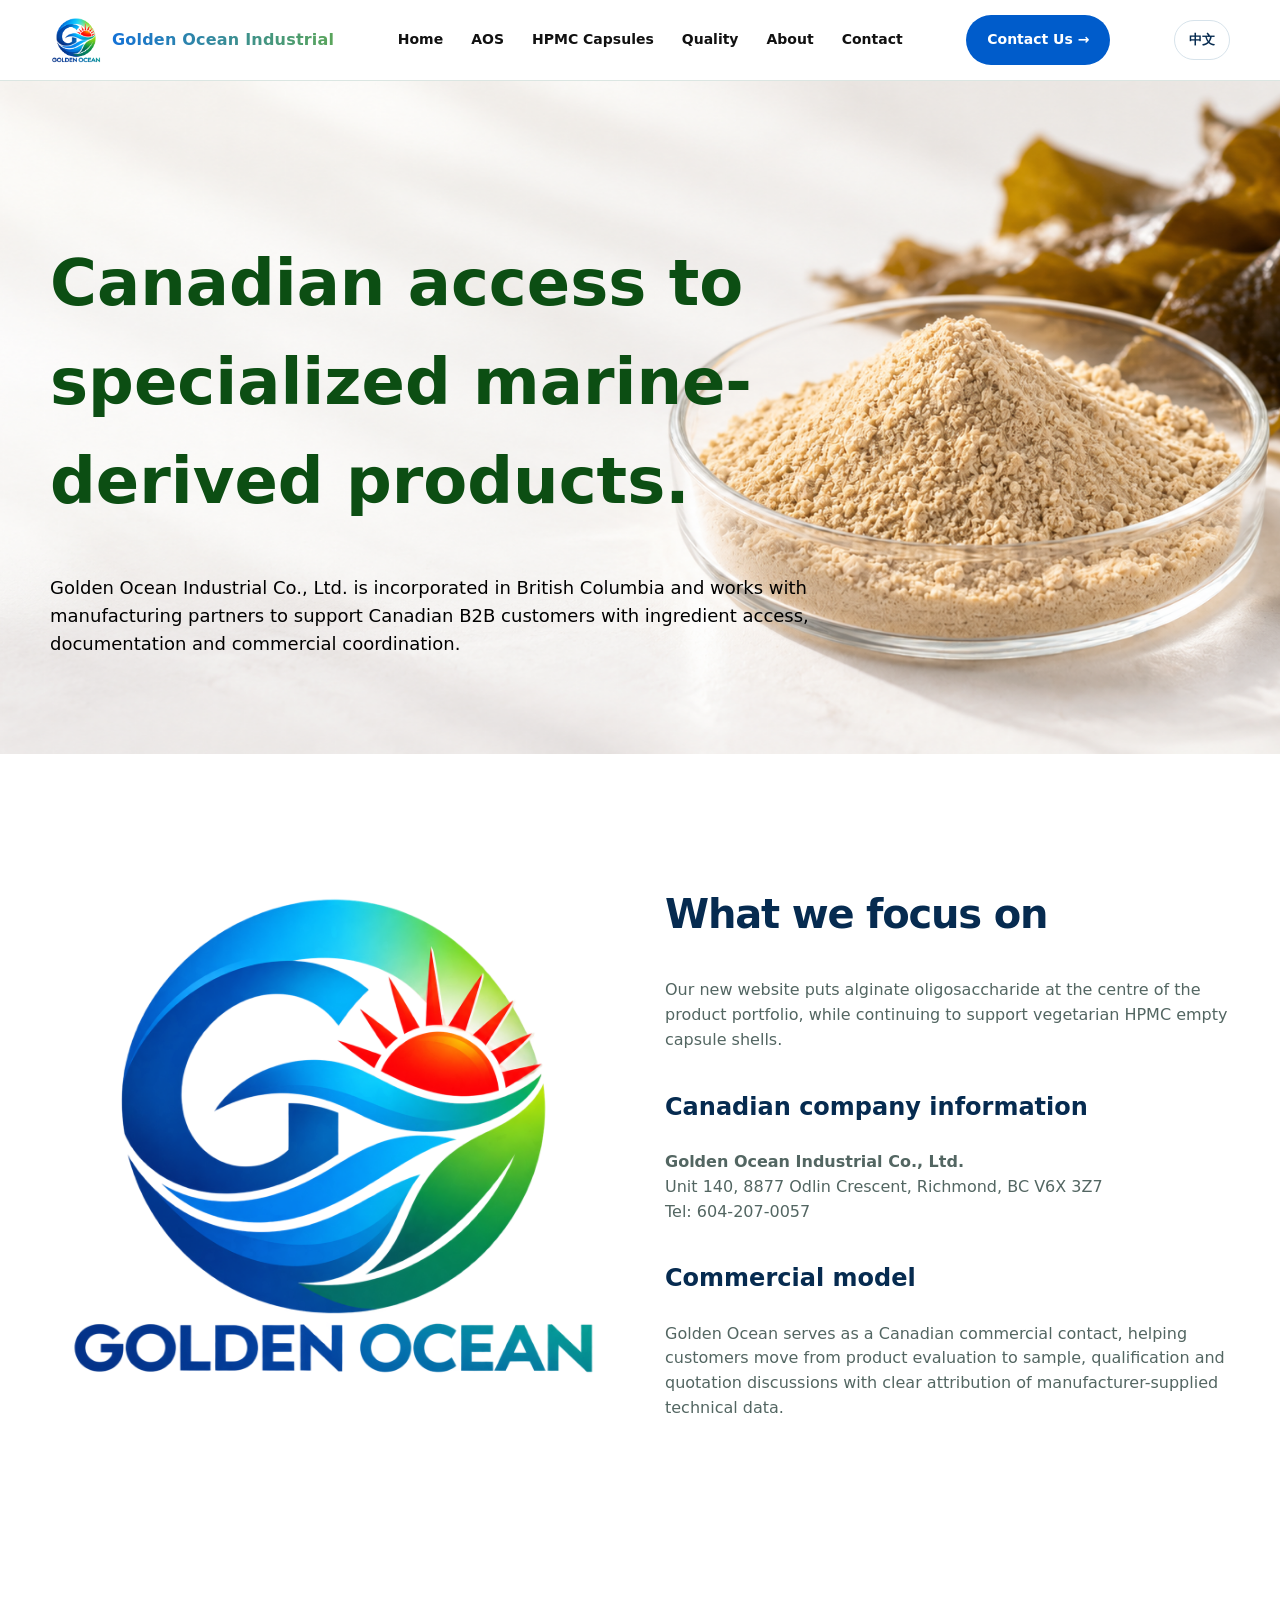
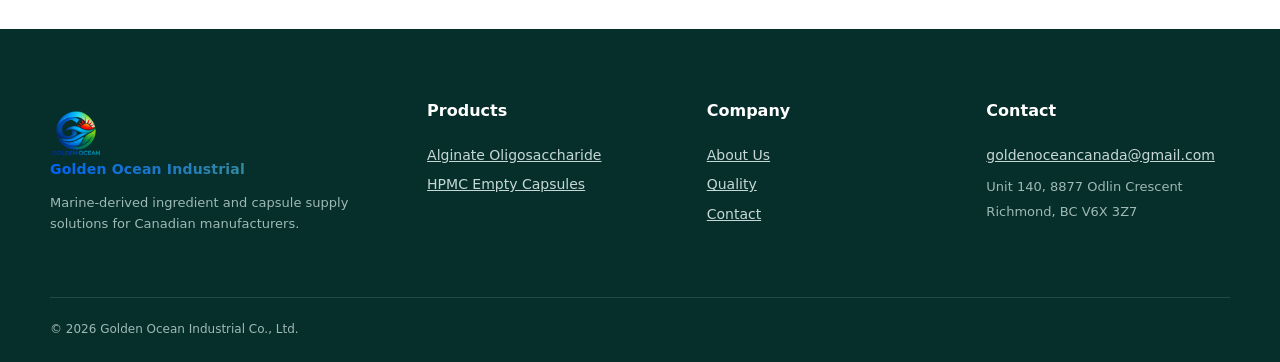
==== commit c24d63a3: "。" ====
--- a/about.html
+++ b/about.html
@@ -38,7 +38,7 @@
                     <p>Our new website puts alginate oligosaccharide at the centre of the product portfolio, while
                         continuing to support vegetarian HPMC empty capsule shells.</p>
                     <h3>Canadian company information</h3>
-                    <p><strong>Golden Ocean Industrial Co., Ltd.</strong><br>Company No. BC1591256<br>Unit 140, 8877
+                    <p><strong>Golden Ocean Industrial Co., Ltd.</strong><br>Unit 140, 8877
                         Odlin Crescent, Richmond, BC V6X 3Z7<br>Tel: 604-207-0057</p>
                     <h3>Commercial model</h3>
                     <p>Golden Ocean serves as a Canadian commercial contact, helping customers move from product
@@ -50,8 +50,27 @@
     </main>
     <footer class="footer">
         <div class="container">
-            <div class="footline"><span>© 2026 Golden Ocean Industrial Co., Ltd.</span><span>British Columbia,
-                    Canada</span></div>
+            <div class="footer-grid">
+                <div><a class="brand" href="index.html" style="color:white"><img src="assets/img/golden-ocean-logo.png"
+                            alt="Golden Ocean logo"><span>Golden Ocean Industrial</span></a>
+                    <p class="small">Marine-derived ingredient and capsule supply solutions for Canadian manufacturers.
+                    </p>
+                </div>
+                <div>
+                    <h4>Products</h4><a href="products/alginate-oligosaccharide.html">Alginate Oligosaccharide</a><a
+                        href="products/hpmc-capsules.html">HPMC Empty Capsules</a>
+                </div>
+                <div>
+                    <h4>Company</h4><a href="about.html">About Us</a><a href="quality.html">Quality</a><a
+                        href="contact.html">Contact</a>
+                </div>
+                <div>
+                    <h4>Contact</h4><a
+                        href="mailto:goldenoceancanada@gmail.com">goldenoceancanada@gmail.com</a><span
+                        class="small">Unit 140, 8877 Odlin Crescent<br>Richmond, BC V6X 3Z7</span>
+                </div>
+            </div>
+            <div class="footline"><span>© 2026 Golden Ocean Industrial Co., Ltd.</span></div>
         </div>
     </footer>
     <script src="assets/js/main.js"></script>
